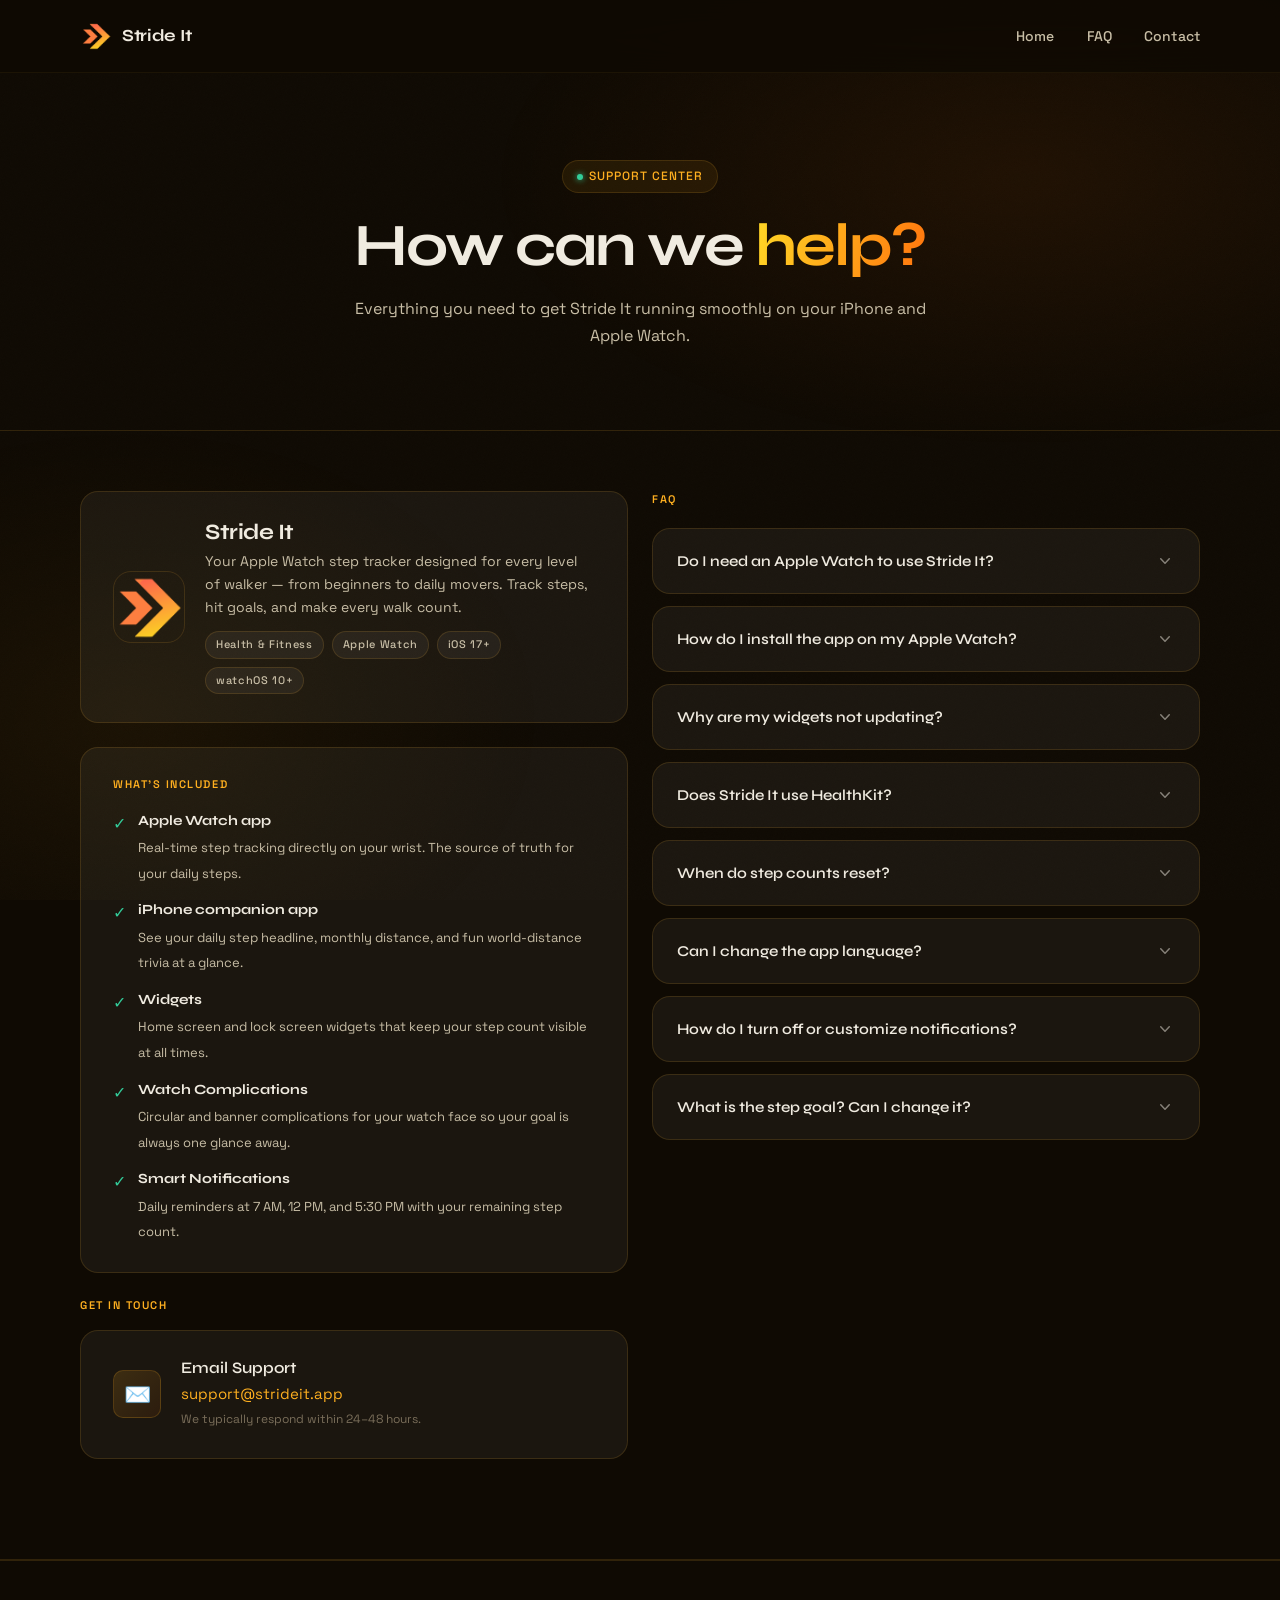
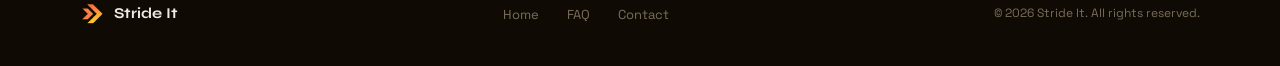
==== support.html @ 88b3b08a "First Stride It Website" ====
<!DOCTYPE html>
<html lang="en">
<head>
  <meta charset="UTF-8" />
  <meta name="viewport" content="width=device-width, initial-scale=1.0" />
  <title>Support — Stride It</title>
  <meta name="description" content="Stride It support page. Get help, read the FAQ, and contact us." />
  <link rel="icon" href="img/logo.png" type="image/png" />
  <link rel="stylesheet" href="styles.css" />
  <style>
    /* Support-specific layout helpers */
    .support-layout {
      display: grid;
      grid-template-columns: 1fr 1fr;
      gap: 24px;
      align-items: start;
    }
    .support-col { display: grid; gap: 24px; }

    @media (max-width: 860px) {
      .support-layout { grid-template-columns: 1fr; }
    }
  </style>
</head>
<body>

  <!-- ── Navigation ─────────────────────────────────────────── -->
  <nav class="nav">
    <div class="container">
      <div class="nav-inner">
        <a href="index.html" class="nav-logo">
          <img src="img/logo.png" alt="Stride It logo" />
          <span class="nav-logo-name">Stride It</span>
        </a>
        <ul class="nav-links">
          <li><a href="index.html">Home</a></li>
          <li><a href="#faq">FAQ</a></li>
          <li><a href="#contact">Contact</a></li>
        </ul>
      </div>
    </div>
  </nav>

  <!-- ── Support Hero ────────────────────────────────────────── -->
  <section class="support-hero">
    <div class="container">
      <span class="badge" style="margin-bottom:20px;">
        <span class="badge-dot"></span>
        Support Center
      </span>
      <h1 class="section-title" style="font-size:clamp(36px,5vw,60px);">
        How can we <span class="grad-text">help?</span>
      </h1>
      <p class="section-lead" style="margin:0 auto;text-align:center;">
        Everything you need to get Stride It running smoothly on your iPhone and Apple Watch.
      </p>
    </div>
  </section>

  <hr class="divider" />

  <!-- ── Support Sections ────────────────────────────────────── -->
  <section class="support-sections" id="support">
    <div class="container">
      <div class="support-layout">

        <!-- Left column: App info + Contact -->
        <div class="support-col">

          <!-- App info card -->
          <div class="card app-info-card">
            <div class="app-info-logo">
              <img src="img/logo.png" alt="Stride It icon" />
            </div>
            <div class="app-info-text">
              <h2>Stride It</h2>
              <p>
                Your Apple Watch step tracker designed for every level of walker — from beginners to daily movers. Track steps, hit goals, and make every walk count.
              </p>
              <div class="app-info-tags">
                <span class="tag">Health & Fitness</span>
                <span class="tag">Apple Watch</span>
                <span class="tag">iOS 17+</span>
                <span class="tag">watchOS 10+</span>
              </div>
            </div>
          </div>

          <!-- What's included card -->
          <div class="card">
            <p class="section-eyebrow" style="margin-bottom:16px;">What's Included</p>
            <ul style="list-style:none;display:grid;gap:14px;">
              <li style="display:flex;gap:12px;align-items:flex-start;">
                <span style="color:var(--mint);font-size:16px;margin-top:1px;">✓</span>
                <div>
                  <strong style="font-size:14px;display:block;margin-bottom:2px;font-family:var(--font-head);">Apple Watch app</strong>
                  <span style="font-size:13px;color:var(--text-sub);">Real-time step tracking directly on your wrist. The source of truth for your daily steps.</span>
                </div>
              </li>
              <li style="display:flex;gap:12px;align-items:flex-start;">
                <span style="color:var(--mint);font-size:16px;margin-top:1px;">✓</span>
                <div>
                  <strong style="font-size:14px;display:block;margin-bottom:2px;font-family:var(--font-head);">iPhone companion app</strong>
                  <span style="font-size:13px;color:var(--text-sub);">See your daily step headline, monthly distance, and fun world-distance trivia at a glance.</span>
                </div>
              </li>
              <li style="display:flex;gap:12px;align-items:flex-start;">
                <span style="color:var(--mint);font-size:16px;margin-top:1px;">✓</span>
                <div>
                  <strong style="font-size:14px;display:block;margin-bottom:2px;font-family:var(--font-head);">Widgets</strong>
                  <span style="font-size:13px;color:var(--text-sub);">Home screen and lock screen widgets that keep your step count visible at all times.</span>
                </div>
              </li>
              <li style="display:flex;gap:12px;align-items:flex-start;">
                <span style="color:var(--mint);font-size:16px;margin-top:1px;">✓</span>
                <div>
                  <strong style="font-size:14px;display:block;margin-bottom:2px;font-family:var(--font-head);">Watch Complications</strong>
                  <span style="font-size:13px;color:var(--text-sub);">Circular and banner complications for your watch face so your goal is always one glance away.</span>
                </div>
              </li>
              <li style="display:flex;gap:12px;align-items:flex-start;">
                <span style="color:var(--mint);font-size:16px;margin-top:1px;">✓</span>
                <div>
                  <strong style="font-size:14px;display:block;margin-bottom:2px;font-family:var(--font-head);">Smart Notifications</strong>
                  <span style="font-size:13px;color:var(--text-sub);">Daily reminders at 7 AM, 12 PM, and 5:30 PM with your remaining step count.</span>
                </div>
              </li>
            </ul>
          </div>

          <!-- Contact card -->
          <div id="contact">
            <p class="section-eyebrow" style="margin-bottom:16px;">Get in Touch</p>
            <div class="contact-card">
              <div class="contact-icon">✉️</div>
              <div class="contact-info">
                <h3>Email Support</h3>
                <a href="mailto:support@strideit.app">support@strideit.app</a>
                <p style="font-size:12px;color:var(--muted);margin-top:4px;">We typically respond within 24–48 hours.</p>
              </div>
            </div>
          </div>

        </div>

        <!-- Right column: FAQ -->
        <div class="support-col" id="faq">
          <div>
            <p class="section-eyebrow" style="margin-bottom:20px;">FAQ</p>
            <div class="faq-list">

              <details class="faq-item">
                <summary>
                  Do I need an Apple Watch to use Stride It?
                  <svg class="faq-chevron" viewBox="0 0 20 20" fill="currentColor" aria-hidden="true">
                    <path fill-rule="evenodd" d="M5.23 7.21a.75.75 0 011.06.02L10 11.168l3.71-3.938a.75.75 0 111.08 1.04l-4.25 4.5a.75.75 0 01-1.08 0l-4.25-4.5a.75.75 0 01.02-1.06z" clip-rule="evenodd"/>
                  </svg>
                </summary>
                <div class="faq-answer">
                  <p>Yes. Stride It uses your Apple Watch as the primary step-tracking sensor. The iPhone companion app displays your data and provides insights, but the Watch app must be installed on your wrist to record steps.</p>
                  <p>Compatible with Apple Watch Series 4 and later running watchOS 10 or above.</p>
                </div>
              </details>

              <details class="faq-item">
                <summary>
                  How do I install the app on my Apple Watch?
                  <svg class="faq-chevron" viewBox="0 0 20 20" fill="currentColor" aria-hidden="true">
                    <path fill-rule="evenodd" d="M5.23 7.21a.75.75 0 011.06.02L10 11.168l3.71-3.938a.75.75 0 111.08 1.04l-4.25 4.5a.75.75 0 01-1.08 0l-4.25-4.5a.75.75 0 01.02-1.06z" clip-rule="evenodd"/>
                  </svg>
                </summary>
                <div class="faq-answer">
                  <p>After downloading Stride It on your iPhone, open the <strong>Watch</strong> app on your iPhone, scroll to find Stride It under <em>Available Apps</em>, and tap <strong>Install</strong>. Once installed, the Stride It app will appear on your Apple Watch.</p>
                  <p>You can also follow the in-app onboarding wizard — it guides you through this process step by step.</p>
                </div>
              </details>

              <details class="faq-item">
                <summary>
                  Why are my widgets not updating?
                  <svg class="faq-chevron" viewBox="0 0 20 20" fill="currentColor" aria-hidden="true">
                    <path fill-rule="evenodd" d="M5.23 7.21a.75.75 0 011.06.02L10 11.168l3.71-3.938a.75.75 0 111.08 1.04l-4.25 4.5a.75.75 0 01-1.08 0l-4.25-4.5a.75.75 0 01.02-1.06z" clip-rule="evenodd"/>
                  </svg>
                </summary>
                <div class="faq-answer">
                  <p>iOS controls when widgets refresh based on battery level and usage patterns. To help widgets update more reliably:</p>
                  <ul>
                    <li>Make sure Background App Refresh is enabled for Stride It in <strong>Settings → Stride It</strong>.</li>
                    <li>Keep your iPhone and Apple Watch within Bluetooth range regularly throughout the day.</li>
                    <li>Opening the app briefly will always force an immediate widget update.</li>
                  </ul>
                </div>
              </details>

              <details class="faq-item">
                <summary>
                  Does Stride It use HealthKit?
                  <svg class="faq-chevron" viewBox="0 0 20 20" fill="currentColor" aria-hidden="true">
                    <path fill-rule="evenodd" d="M5.23 7.21a.75.75 0 011.06.02L10 11.168l3.71-3.938a.75.75 0 111.08 1.04l-4.25 4.5a.75.75 0 01-1.08 0l-4.25-4.5a.75.75 0 01.02-1.06z" clip-rule="evenodd"/>
                  </svg>
                </summary>
                <div class="faq-answer">
                  <p>Yes. Stride It reads step data from Apple HealthKit, which aggregates data from your Apple Watch. We request read-only access to your step count. No personal data is stored on external servers — everything stays on your device and in your iCloud account.</p>
                </div>
              </details>

              <details class="faq-item">
                <summary>
                  When do step counts reset?
                  <svg class="faq-chevron" viewBox="0 0 20 20" fill="currentColor" aria-hidden="true">
                    <path fill-rule="evenodd" d="M5.23 7.21a.75.75 0 011.06.02L10 11.168l3.71-3.938a.75.75 0 111.08 1.04l-4.25 4.5a.75.75 0 01-1.08 0l-4.25-4.5a.75.75 0 01.02-1.06z" clip-rule="evenodd"/>
                  </svg>
                </summary>
                <div class="faq-answer">
                  <p>Step counts reset automatically at midnight (12:00 AM) according to your iPhone's local time zone, following Apple HealthKit's standard daily cycle. No extra configuration is needed.</p>
                </div>
              </details>

              <details class="faq-item">
                <summary>
                  Can I change the app language?
                  <svg class="faq-chevron" viewBox="0 0 20 20" fill="currentColor" aria-hidden="true">
                    <path fill-rule="evenodd" d="M5.23 7.21a.75.75 0 011.06.02L10 11.168l3.71-3.938a.75.75 0 111.08 1.04l-4.25 4.5a.75.75 0 01-1.08 0l-4.25-4.5a.75.75 0 01.02-1.06z" clip-rule="evenodd"/>
                  </svg>
                </summary>
                <div class="faq-answer">
                  <p>Yes. Stride It defaults to the language of your device's region, but you can override it at any time. Go to the <strong>Settings</strong> tab inside the app and choose your preferred language from the list.</p>
                  <p>Currently supported languages: English and Spanish.</p>
                </div>
              </details>

              <details class="faq-item">
                <summary>
                  How do I turn off or customize notifications?
                  <svg class="faq-chevron" viewBox="0 0 20 20" fill="currentColor" aria-hidden="true">
                    <path fill-rule="evenodd" d="M5.23 7.21a.75.75 0 011.06.02L10 11.168l3.71-3.938a.75.75 0 111.08 1.04l-4.25 4.5a.75.75 0 01-1.08 0l-4.25-4.5a.75.75 0 01.02-1.06z" clip-rule="evenodd"/>
                  </svg>
                </summary>
                <div class="faq-answer">
                  <p>Stride It sends three daily reminders (7 AM, 12 PM, and 5:30 PM) with your remaining step count for the day. To manage or disable them, go to <strong>iOS Settings → Notifications → Stride It</strong>.</p>
                  <p>Notifications also appear on your Apple Watch when it is on your wrist.</p>
                </div>
              </details>

              <details class="faq-item">
                <summary>
                  What is the step goal? Can I change it?
                  <svg class="faq-chevron" viewBox="0 0 20 20" fill="currentColor" aria-hidden="true">
                    <path fill-rule="evenodd" d="M5.23 7.21a.75.75 0 011.06.02L10 11.168l3.71-3.938a.75.75 0 111.08 1.04l-4.25 4.5a.75.75 0 01-1.08 0l-4.25-4.5a.75.75 0 01.02-1.06z" clip-rule="evenodd"/>
                  </svg>
                </summary>
                <div class="faq-answer">
                  <p>The default daily goal is 8,800 steps — a research-backed target shown to deliver meaningful cardiovascular benefits. You can update your personal goal from the <strong>Settings</strong> tab in the app.</p>
                </div>
              </details>

            </div>
          </div>
        </div>

      </div>
    </div>
  </section>

  <hr class="divider" />

  <!-- ── Footer ─────────────────────────────────────────────── -->
  <footer class="footer">
    <div class="container">
      <div class="footer-inner">
        <div class="footer-logo">
          <img src="img/logo.png" alt="Stride It" />
          <span>Stride It</span>
        </div>
        <ul class="footer-links">
          <li><a href="index.html">Home</a></li>
          <li><a href="#faq">FAQ</a></li>
          <li><a href="#contact">Contact</a></li>
        </ul>
        <p class="footer-copy">© 2026 Stride It. All rights reserved.</p>
      </div>
    </div>
  </footer>

</body>
</html>
---- styles.css ----
/* ==========================================================
   STRIDE IT — Design System
   Paleta extraída del HomeTheme.swift de la app
   ========================================================== */

@import url('https://fonts.googleapis.com/css2?family=Syne:wght@400;500;600;700;800&family=Space+Grotesk:wght@300;400;500;600&display=swap');

/* ── Variables ─────────────────────────────────────────────── */
:root {
  --bg:           #0F0A03;
  --bg-mid:       #18100A;
  --bg-card:      #1E1508;
  --amber:        #FFB020;
  --amber-bright: #FFD926;
  --orange:       #FF730D;
  --mint:         #33CC99;
  --text:         #F0EBE0;
  --text-sub:     #C8BEA6;
  --muted:        #7A6E5A;
  --glass:        rgba(255, 255, 255, 0.05);
  --glass-border: rgba(255, 185, 50, 0.14);
  --glow:         rgba(255, 153, 32, 0.38);
  --glow-soft:    rgba(255, 153, 32, 0.14);
  --radius-sm:    10px;
  --radius-md:    18px;
  --radius-lg:    28px;
  --radius-xl:    40px;
  --font-head:    'Syne', sans-serif;
  --font-body:    'Space Grotesk', sans-serif;
}

/* ── Reset ─────────────────────────────────────────────────── */
*, *::before, *::after { box-sizing: border-box; margin: 0; padding: 0; }

html { scroll-behavior: smooth; }

body {
  background-color: var(--bg);
  color: var(--text);
  font-family: var(--font-body);
  font-weight: 400;
  line-height: 1.6;
  -webkit-font-smoothing: antialiased;
  -moz-osx-font-smoothing: grayscale;
  overflow-x: hidden;
}

/* ── Background radial grain ───────────────────────────────── */
body::before {
  content: '';
  position: fixed;
  inset: 0;
  background:
    radial-gradient(ellipse 70% 50% at 80% 20%, rgba(255, 115, 13, 0.07) 0%, transparent 60%),
    radial-gradient(ellipse 60% 60% at 10% 80%, rgba(255, 176, 32, 0.05) 0%, transparent 55%);
  pointer-events: none;
  z-index: 0;
}

/* ── Noise layer ────────────────────────────────────────────── */
body::after {
  content: '';
  position: fixed;
  inset: 0;
  background-image: url("data:image/svg+xml,%3Csvg viewBox='0 0 256 256' xmlns='http://www.w3.org/2000/svg'%3E%3Cfilter id='n'%3E%3CfeTurbulence type='fractalNoise' baseFrequency='0.95' numOctaves='4' stitchTiles='stitch'/%3E%3C/filter%3E%3Crect width='100%25' height='100%25' filter='url(%23n)' opacity='0.035'/%3E%3C/svg%3E");
  background-size: 180px;
  opacity: 0.55;
  pointer-events: none;
  z-index: 0;
}

/* ── Layout wrappers ────────────────────────────────────────── */
.container {
  position: relative;
  z-index: 1;
  max-width: 1200px;
  margin: 0 auto;
  padding: 0 40px;
}

section { position: relative; z-index: 1; }

a { color: inherit; text-decoration: none; }
img { display: block; max-width: 100%; }

/* ── Typography ─────────────────────────────────────────────── */
h1, h2, h3, h4 { font-family: var(--font-head); line-height: 1.1; }

.text-amber  { color: var(--amber); }
.text-orange { color: var(--orange); }
.text-mint   { color: var(--mint); }
.text-muted  { color: var(--muted); }

/* ── Gradient text utility ──────────────────────────────────── */
.grad-text {
  background: linear-gradient(105deg, var(--amber-bright) 0%, var(--orange) 100%);
  -webkit-background-clip: text;
  -webkit-text-fill-color: transparent;
  background-clip: text;
}

/* ── Horizontal rule ────────────────────────────────────────── */
.divider {
  border: none;
  border-top: 1px solid var(--glass-border);
  margin: 0;
}

/* ── Glass card ─────────────────────────────────────────────── */
.card {
  background: var(--glass);
  border: 1px solid var(--glass-border);
  border-radius: var(--radius-md);
  padding: 28px 32px;
}

/* ── Badge / pill ───────────────────────────────────────────── */
.badge {
  display: inline-flex;
  align-items: center;
  gap: 6px;
  padding: 6px 14px;
  border: 1px solid var(--glass-border);
  border-radius: 999px;
  font-size: 12px;
  font-weight: 500;
  letter-spacing: 0.08em;
  text-transform: uppercase;
  color: var(--amber);
  background: rgba(255, 176, 32, 0.08);
}
.badge-dot {
  width: 6px; height: 6px;
  border-radius: 50%;
  background: var(--mint);
  box-shadow: 0 0 6px var(--mint);
  flex-shrink: 0;
}

/* ── App Store button ───────────────────────────────────────── */
.appstore-btn {
  display: inline-flex;
  align-items: center;
  gap: 14px;
  padding: 14px 28px;
  background: var(--text);
  color: var(--bg);
  border-radius: var(--radius-md);
  font-family: var(--font-body);
  font-weight: 600;
  font-size: 15px;
  letter-spacing: -0.01em;
  transition: transform 0.2s ease, box-shadow 0.2s ease, background 0.2s ease;
  cursor: pointer;
  border: none;
}
.appstore-btn:hover {
  background: #fff;
  transform: translateY(-2px);
  box-shadow: 0 12px 40px rgba(255, 176, 32, 0.25);
}
.appstore-btn svg { flex-shrink: 0; }
.appstore-btn-text { display: flex; flex-direction: column; line-height: 1.2; }
.appstore-btn-text small { font-size: 10px; font-weight: 400; letter-spacing: 0.04em; opacity: 0.6; }
.appstore-btn-text span { font-size: 16px; font-weight: 700; }

/* ── Nav ─────────────────────────────────────────────────────── */
.nav {
  position: fixed;
  top: 0; left: 0; right: 0;
  z-index: 100;
  padding: 20px 0;
  background: rgba(15, 10, 3, 0.85);
  backdrop-filter: blur(20px) saturate(1.5);
  -webkit-backdrop-filter: blur(20px) saturate(1.5);
  border-bottom: 1px solid rgba(255, 185, 50, 0.06);
  transition: padding 0.3s;
}
.nav-inner {
  display: flex;
  align-items: center;
  justify-content: space-between;
}
.nav-logo {
  display: flex;
  align-items: center;
  gap: 10px;
}
.nav-logo img {
  width: 32px;
  height: 32px;
  object-fit: contain;
}
.nav-logo-name {
  font-family: var(--font-head);
  font-weight: 700;
  font-size: 17px;
  letter-spacing: -0.02em;
}
.nav-links {
  display: flex;
  align-items: center;
  gap: 32px;
  list-style: none;
}
.nav-links a {
  font-size: 14px;
  font-weight: 500;
  color: var(--text-sub);
  letter-spacing: 0.01em;
  transition: color 0.2s;
}
.nav-links a:hover { color: var(--text); }

/* ── HERO ────────────────────────────────────────────────────── */
.hero {
  min-height: 100vh;
  display: flex;
  align-items: center;
  padding: 120px 0 80px;
}
.hero-grid {
  display: grid;
  grid-template-columns: 1fr 1fr;
  gap: 72px;
  align-items: center;
}
.hero-pretitle {
  margin-bottom: 20px;
}
.hero-title {
  font-size: clamp(52px, 6vw, 88px);
  font-weight: 800;
  letter-spacing: -0.04em;
  line-height: 0.95;
  margin-bottom: 24px;
}
.hero-sub {
  font-size: 18px;
  font-weight: 400;
  color: var(--text-sub);
  line-height: 1.65;
  max-width: 440px;
  margin-bottom: 40px;
}
.hero-cta {
  display: flex;
  align-items: center;
  gap: 20px;
  flex-wrap: wrap;
}
.hero-meta {
  font-size: 13px;
  color: var(--muted);
  letter-spacing: 0.02em;
}
.hero-meta strong {
  color: var(--text-sub);
  font-weight: 500;
}

/* ── Device mockup visual ───────────────────────────────────── */
.hero-visual {
  display: flex;
  justify-content: center;
  align-items: center;
  position: relative;
}
.devices-wrapper {
  position: relative;
  display: flex;
  align-items: center;
  justify-content: center;
  gap: 28px;
  padding-bottom: 44px;
}

/* Watch frame — shared */
.watch-frame {
  position: relative;
  flex-shrink: 0;
}
.watch-frame.watch-primary { z-index: 3; }
.watch-frame.watch-secondary {
  z-index: 2;
  transform: translateY(24px) scale(0.85);
  transform-origin: bottom center;
}
.watch-shell {
  background: linear-gradient(145deg, #2C2010 0%, #1A1208 60%, #221A0A 100%);
  border: 1.5px solid rgba(255, 185, 50, 0.24);
  border-radius: 36px;
  padding: 10px;
  width: 160px;
  box-shadow:
    0 0 0 1.5px rgba(0,0,0,0.9),
    0 32px 80px rgba(0,0,0,0.75),
    0 0 60px var(--glow-soft),
    inset 0 1px 0 rgba(255,200,80,0.08);
  position: relative;
}
.watch-frame.watch-secondary .watch-shell {
  border-color: rgba(255, 185, 50, 0.14);
  box-shadow:
    0 0 0 1.5px rgba(0,0,0,0.9),
    0 24px 60px rgba(0,0,0,0.65),
    0 0 40px rgba(255,115,13,0.10);
}
.watch-crown {
  position: absolute;
  right: -7px;
  top: 50%;
  transform: translateY(-55%);
  width: 6px;
  height: 34px;
  background: linear-gradient(180deg, #3A2E18 0%, #241C0C 100%);
  border-radius: 3px;
  border: 1px solid rgba(255, 185, 50, 0.14);
}
.watch-btn {
  position: absolute;
  right: -6px;
  top: calc(50% + 26px);
  width: 5px;
  height: 16px;
  background: linear-gradient(180deg, #2E2410 0%, #1C1408 100%);
  border-radius: 2px;
  border: 1px solid rgba(255, 185, 50, 0.10);
}
.watch-screen {
  border-radius: 26px;
  overflow: hidden;
  background: #000;
  aspect-ratio: 1/1.22;
}
.watch-screen img {
  width: 100%;
  height: 100%;
  object-fit: cover;
}

/* Complication label badge */
.watch-label {
  position: absolute;
  bottom: -32px;
  left: 50%;
  transform: translateX(-50%);
  font-size: 11px;
  font-weight: 500;
  letter-spacing: 0.08em;
  text-transform: uppercase;
  color: var(--muted);
  white-space: nowrap;
}
.watch-label span {
  display: inline-block;
  width: 4px; height: 4px;
  border-radius: 50%;
  background: var(--amber);
  vertical-align: middle;
  margin-right: 5px;
  margin-bottom: 1px;
  box-shadow: 0 0 6px var(--amber);
}

/* Glow orb behind devices */
.hero-glow {
  position: absolute;
  width: 500px;
  height: 500px;
  border-radius: 50%;
  background: radial-gradient(circle, rgba(255, 115, 13, 0.16) 0%, rgba(255, 176, 32, 0.06) 40%, transparent 65%);
  top: 50%; left: 50%;
  transform: translate(-50%, -50%);
  z-index: 1;
  pointer-events: none;
}

/* ── Features strip ─────────────────────────────────────────── */
.features {
  padding: 80px 0;
}
.features-grid {
  display: grid;
  grid-template-columns: repeat(3, 1fr);
  gap: 24px;
}
.feature-card {
  background: var(--glass);
  border: 1px solid var(--glass-border);
  border-radius: var(--radius-md);
  padding: 28px;
  transition: border-color 0.3s, transform 0.3s;
}
.feature-card:hover {
  border-color: rgba(255, 185, 50, 0.3);
  transform: translateY(-3px);
}
.feature-icon {
  width: 44px; height: 44px;
  border-radius: var(--radius-sm);
  background: linear-gradient(135deg, rgba(255, 176, 32, 0.15), rgba(255, 115, 13, 0.08));
  border: 1px solid rgba(255, 176, 32, 0.18);
  display: flex; align-items: center; justify-content: center;
  font-size: 20px;
  margin-bottom: 16px;
}
.feature-title {
  font-family: var(--font-head);
  font-weight: 600;
  font-size: 17px;
  margin-bottom: 8px;
  letter-spacing: -0.02em;
}
.feature-desc {
  font-size: 14px;
  color: var(--text-sub);
  line-height: 1.6;
}

/* ── Section titles ─────────────────────────────────────────── */
.section-eyebrow {
  font-size: 11px;
  font-weight: 600;
  letter-spacing: 0.14em;
  text-transform: uppercase;
  color: var(--amber);
  margin-bottom: 12px;
}
.section-title {
  font-family: var(--font-head);
  font-size: clamp(32px, 3.5vw, 48px);
  font-weight: 700;
  letter-spacing: -0.03em;
  margin-bottom: 16px;
}
.section-lead {
  font-size: 16px;
  color: var(--text-sub);
  max-width: 600px;
  line-height: 1.7;
}

/* ── CTA Band ────────────────────────────────────────────────── */
.cta-band {
  padding: 80px 0;
}
.cta-inner {
  background: linear-gradient(120deg, rgba(255, 176, 32, 0.08) 0%, rgba(255, 115, 13, 0.06) 100%);
  border: 1px solid var(--glass-border);
  border-radius: var(--radius-xl);
  padding: 64px;
  text-align: center;
  position: relative;
  overflow: hidden;
}
.cta-inner::before {
  content: '';
  position: absolute;
  top: -60px; left: 50%;
  transform: translateX(-50%);
  width: 300px; height: 200px;
  border-radius: 50%;
  background: radial-gradient(circle, rgba(255, 176, 32, 0.12), transparent 70%);
  pointer-events: none;
}
.cta-title {
  font-family: var(--font-head);
  font-size: clamp(28px, 3.5vw, 44px);
  font-weight: 800;
  letter-spacing: -0.03em;
  margin-bottom: 14px;
}
.cta-sub {
  font-size: 16px;
  color: var(--text-sub);
  max-width: 480px;
  margin: 0 auto 36px;
}

/* ── Footer ─────────────────────────────────────────────────── */
.footer {
  padding: 40px 0;
  border-top: 1px solid var(--glass-border);
}
.footer-inner {
  display: flex;
  align-items: center;
  justify-content: space-between;
  gap: 20px;
  flex-wrap: wrap;
}
.footer-logo {
  display: flex;
  align-items: center;
  gap: 10px;
}
.footer-logo img { width: 24px; height: 24px; object-fit: contain; }
.footer-logo span {
  font-family: var(--font-head);
  font-weight: 700;
  font-size: 15px;
}
.footer-links {
  display: flex;
  gap: 28px;
  list-style: none;
}
.footer-links a {
  font-size: 13px;
  color: var(--muted);
  transition: color 0.2s;
}
.footer-links a:hover { color: var(--text-sub); }
.footer-copy {
  font-size: 12px;
  color: var(--muted);
}

/* ── SUPPORT PAGE ────────────────────────────────────────────── */
.support-hero {
  padding: 160px 0 80px;
  text-align: center;
}
.support-hero .section-title { margin-bottom: 16px; }

.support-sections {
  padding: 60px 0 100px;
}
.support-grid {
  display: grid;
  gap: 32px;
}

/* Contact card */
.contact-card {
  display: flex;
  align-items: center;
  gap: 20px;
  padding: 28px 32px;
  background: var(--glass);
  border: 1px solid var(--glass-border);
  border-radius: var(--radius-md);
  transition: border-color 0.3s;
}
.contact-card:hover { border-color: rgba(255, 185, 50, 0.3); }
.contact-icon {
  width: 48px; height: 48px;
  border-radius: var(--radius-sm);
  background: linear-gradient(135deg, rgba(255, 176, 32, 0.15), rgba(255, 115, 13, 0.08));
  border: 1px solid rgba(255, 176, 32, 0.18);
  display: flex; align-items: center; justify-content: center;
  font-size: 22px;
  flex-shrink: 0;
}
.contact-info h3 {
  font-family: var(--font-head);
  font-size: 16px;
  font-weight: 600;
  margin-bottom: 4px;
}
.contact-info a {
  font-size: 15px;
  color: var(--amber);
  transition: color 0.2s;
}
.contact-info a:hover { color: var(--amber-bright); }

/* FAQ accordion */
.faq-list { display: grid; gap: 12px; }
.faq-item {
  background: var(--glass);
  border: 1px solid var(--glass-border);
  border-radius: var(--radius-md);
  overflow: hidden;
  transition: border-color 0.3s;
}
.faq-item:hover { border-color: rgba(255, 185, 50, 0.22); }
.faq-item summary {
  list-style: none;
  cursor: pointer;
  padding: 20px 24px;
  font-family: var(--font-head);
  font-weight: 600;
  font-size: 15px;
  display: flex;
  align-items: center;
  justify-content: space-between;
  gap: 12px;
  user-select: none;
}
.faq-item summary::-webkit-details-marker { display: none; }
.faq-chevron {
  width: 20px; height: 20px;
  flex-shrink: 0;
  opacity: 0.5;
  transition: transform 0.3s, opacity 0.3s;
}
.faq-item[open] .faq-chevron {
  transform: rotate(180deg);
  opacity: 1;
  color: var(--amber);
}
.faq-item[open] summary { color: var(--amber); }
.faq-answer {
  padding: 0 24px 20px;
  font-size: 14px;
  color: var(--text-sub);
  line-height: 1.75;
  border-top: 1px solid var(--glass-border);
  margin-top: -1px;
}
.faq-answer p { margin-top: 14px; }
.faq-answer ul { margin-top: 10px; padding-left: 18px; }
.faq-answer li { margin-bottom: 6px; }

/* Support app info */
.app-info-card {
  display: grid;
  grid-template-columns: auto 1fr;
  gap: 20px;
  align-items: center;
}
.app-info-logo {
  width: 72px; height: 72px;
  border-radius: 18px;
  overflow: hidden;
  flex-shrink: 0;
  border: 1px solid var(--glass-border);
}
.app-info-logo img { width: 100%; height: 100%; object-fit: cover; }
.app-info-text h2 {
  font-family: var(--font-head);
  font-size: 22px;
  font-weight: 700;
  letter-spacing: -0.02em;
  margin-bottom: 6px;
}
.app-info-text p {
  font-size: 14px;
  color: var(--text-sub);
  line-height: 1.65;
}
.app-info-tags {
  margin-top: 12px;
  display: flex;
  gap: 8px;
  flex-wrap: wrap;
}
.tag {
  font-size: 11px;
  font-weight: 500;
  letter-spacing: 0.06em;
  padding: 4px 10px;
  border-radius: 999px;
  border: 1px solid var(--glass-border);
  color: var(--text-sub);
  background: var(--glass);
}

/* ── Responsive ─────────────────────────────────────────────── */
@media (max-width: 900px) {
  .container { padding: 0 24px; }
  .hero-grid {
    grid-template-columns: 1fr;
    gap: 60px;
    text-align: center;
  }
  .hero-sub { margin: 0 auto 40px; }
  .hero-cta { justify-content: center; }
  .hero-visual { order: -1; }
  .features-grid { grid-template-columns: 1fr; }
  .cta-inner { padding: 44px 28px; }
  .footer-inner { flex-direction: column; align-items: flex-start; gap: 16px; }
  .nav-links { display: none; }
  .watch-shell { width: 130px; }
  .watch-frame.watch-secondary { transform: translateY(18px) scale(0.82); }
  .devices-wrapper { gap: 16px; }
}

@media (max-width: 600px) {
  .hero { padding: 100px 0 60px; }
  .hero-title { font-size: 44px; }
  .cta-inner { border-radius: var(--radius-lg); }
}
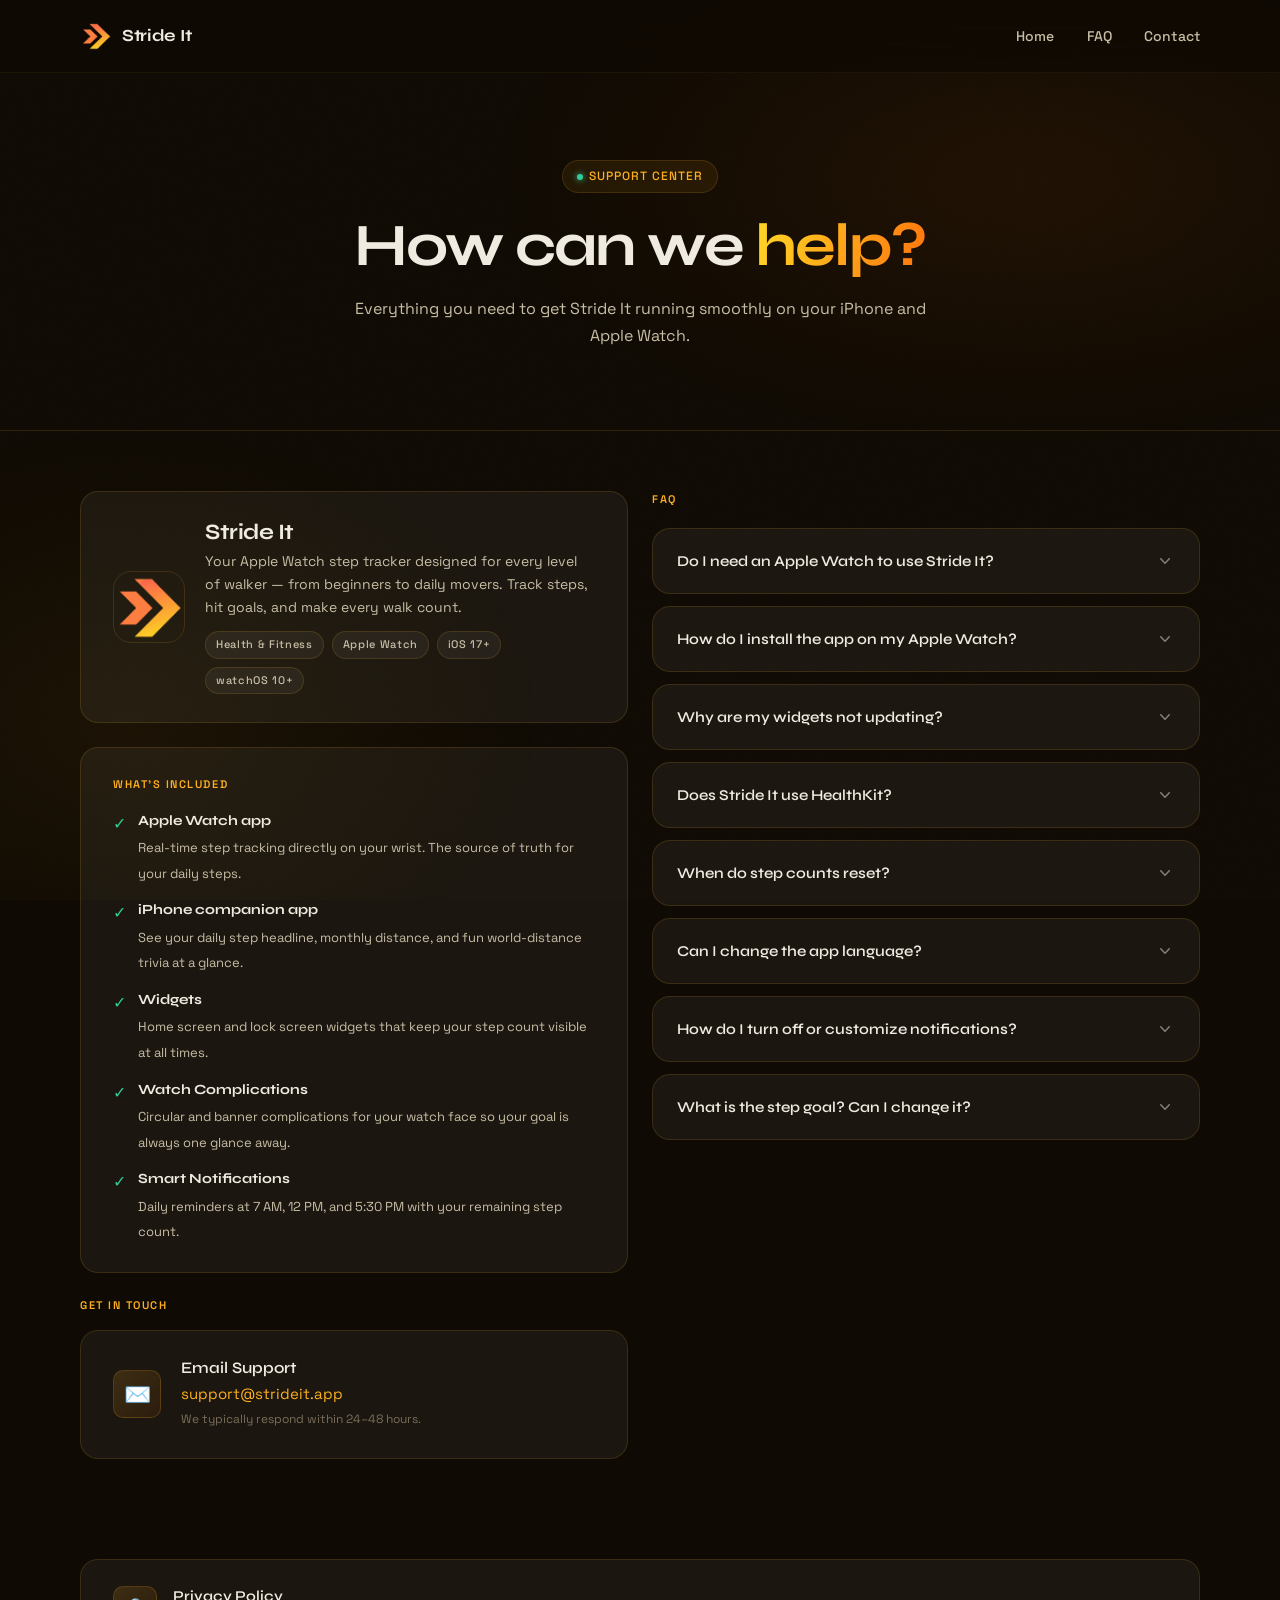
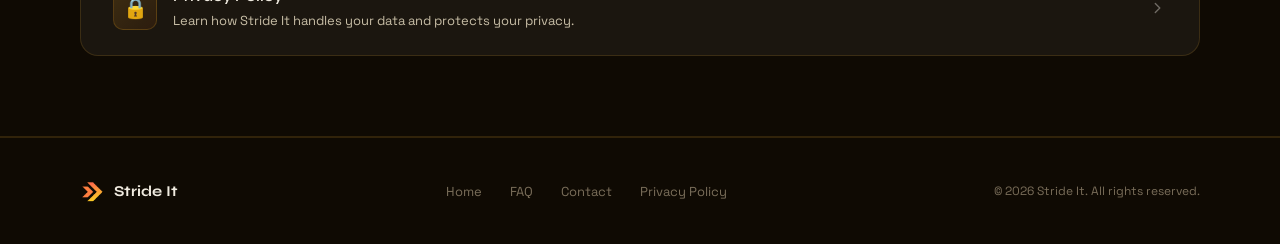
==== commit bd73e183: "Add Privacy Policy" ====
--- a/support.html
+++ b/support.html
@@ -3,8 +3,59 @@
 <head>
   <meta charset="UTF-8" />
   <meta name="viewport" content="width=device-width, initial-scale=1.0" />
-  <title>Support — Stride It</title>
-  <meta name="description" content="Stride It support page. Get help, read the FAQ, and contact us." />
+
+  <!-- Primary SEO -->
+  <title>Support & FAQ — Stride It</title>
+  <meta name="description" content="Get help with Stride It, the Apple Watch step tracker. Find answers to frequently asked questions and contact our support team." />
+  <meta name="author" content="Stride It" />
+  <link rel="canonical" href="https://strideit.app/support.html" />
+
+  <!-- Open Graph -->
+  <meta property="og:type" content="website" />
+  <meta property="og:url" content="https://strideit.app/support.html" />
+  <meta property="og:site_name" content="Stride It" />
+  <meta property="og:title" content="Support & FAQ — Stride It" />
+  <meta property="og:description" content="Get help with Stride It. FAQ, contact info, and everything you need to get started." />
+  <meta property="og:image" content="https://strideit.app/img/logo.png" />
+
+  <!-- Twitter Card -->
+  <meta name="twitter:card" content="summary" />
+  <meta name="twitter:title" content="Support & FAQ — Stride It" />
+  <meta name="twitter:description" content="Get help with Stride It, the Apple Watch step tracker." />
+  <meta name="twitter:image" content="https://strideit.app/img/logo.png" />
+
+  <!-- Structured Data (JSON-LD) -->
+  <script type="application/ld+json">
+  {
+    "@context": "https://schema.org",
+    "@type": "FAQPage",
+    "url": "https://strideit.app/support.html",
+    "name": "Stride It Support & FAQ",
+    "mainEntity": [
+      {
+        "@type": "Question",
+        "name": "Do I need an Apple Watch to use Stride It?",
+        "acceptedAnswer": { "@type": "Answer", "text": "Yes. Stride It uses your Apple Watch as the primary step-tracking sensor. Compatible with Apple Watch Series 4 and later running watchOS 10 or above." }
+      },
+      {
+        "@type": "Question",
+        "name": "How do I install the app on my Apple Watch?",
+        "acceptedAnswer": { "@type": "Answer", "text": "After downloading Stride It on your iPhone, open the Watch app, scroll to find Stride It under Available Apps, and tap Install." }
+      },
+      {
+        "@type": "Question",
+        "name": "Does Stride It use HealthKit?",
+        "acceptedAnswer": { "@type": "Answer", "text": "Yes. Stride It reads step data from Apple HealthKit. We request read-only access. No personal data is stored on external servers." }
+      },
+      {
+        "@type": "Question",
+        "name": "When do step counts reset?",
+        "acceptedAnswer": { "@type": "Answer", "text": "Step counts reset automatically at midnight (12:00 AM) according to your iPhone's local time zone, following Apple HealthKit's standard daily cycle." }
+      }
+    ]
+  }
+  </script>
+
   <link rel="icon" href="img/logo.png" type="image/png" />
   <link rel="stylesheet" href="styles.css" />
   <style>
@@ -262,6 +313,24 @@
     </div>
   </section>
 
+  <!-- ── Privacy link band ──────────────────────────────────── -->
+  <section style="padding: 0 0 80px;">
+    <div class="container">
+      <a href="privacy.html" style="display:flex;align-items:center;justify-content:space-between;gap:20px;padding:24px 32px;background:var(--glass);border:1px solid var(--glass-border);border-radius:var(--radius-md);transition:border-color 0.3s;text-decoration:none;" onmouseover="this.style.borderColor='rgba(255,185,50,0.3)'" onmouseout="this.style.borderColor='var(--glass-border)'">
+        <div style="display:flex;align-items:center;gap:16px;">
+          <div style="width:44px;height:44px;border-radius:10px;background:linear-gradient(135deg,rgba(255,176,32,0.15),rgba(255,115,13,0.08));border:1px solid rgba(255,176,32,0.18);display:flex;align-items:center;justify-content:center;font-size:20px;flex-shrink:0;">🔒</div>
+          <div>
+            <p style="font-family:var(--font-head);font-size:15px;font-weight:600;margin-bottom:3px;">Privacy Policy</p>
+            <p style="font-size:13px;color:var(--text-sub);">Learn how Stride It handles your data and protects your privacy.</p>
+          </div>
+        </div>
+        <svg width="18" height="18" viewBox="0 0 20 20" fill="none" style="flex-shrink:0;opacity:0.4;">
+          <path d="M7 5l5 5-5 5" stroke="currentColor" stroke-width="1.5" stroke-linecap="round" stroke-linejoin="round"/>
+        </svg>
+      </a>
+    </div>
+  </section>
+
   <hr class="divider" />
 
   <!-- ── Footer ─────────────────────────────────────────────── -->
@@ -276,6 +345,7 @@
           <li><a href="index.html">Home</a></li>
           <li><a href="#faq">FAQ</a></li>
           <li><a href="#contact">Contact</a></li>
+          <li><a href="privacy.html">Privacy Policy</a></li>
         </ul>
         <p class="footer-copy">© 2026 Stride It. All rights reserved.</p>
       </div>
